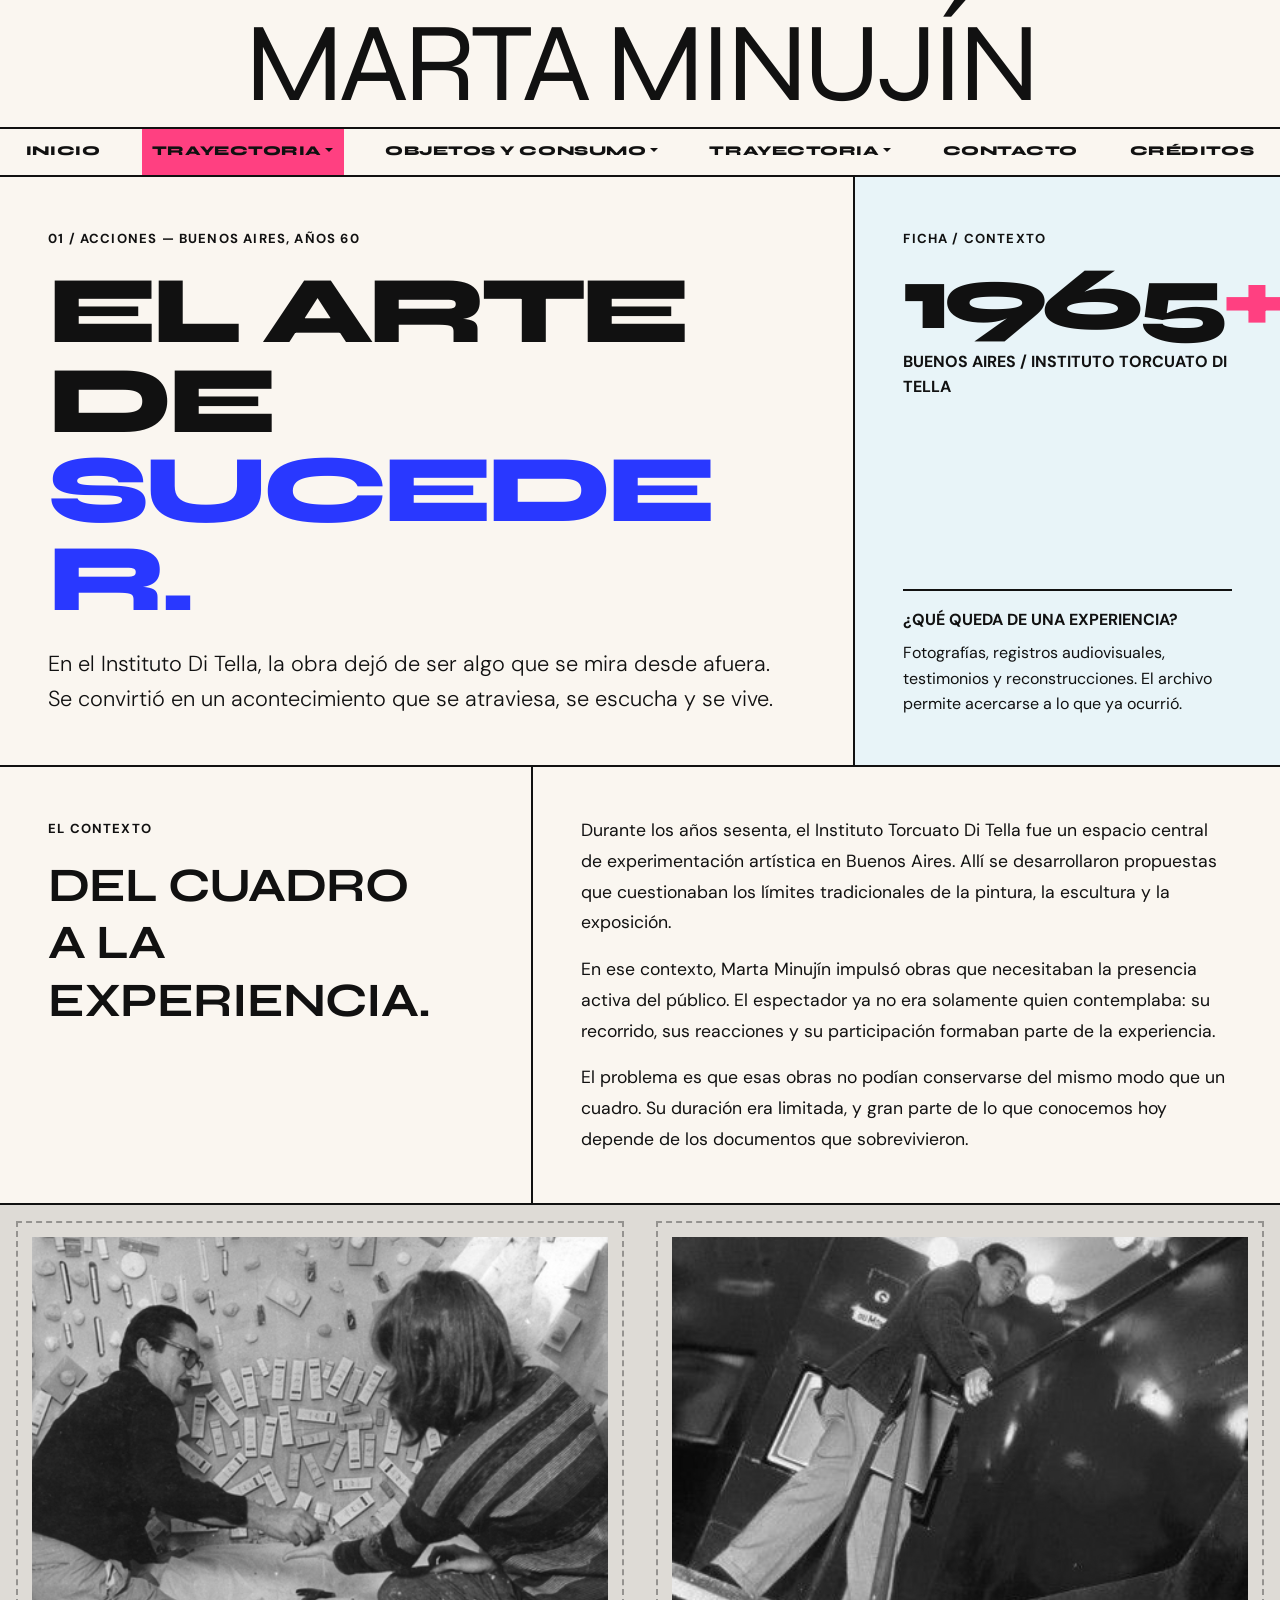
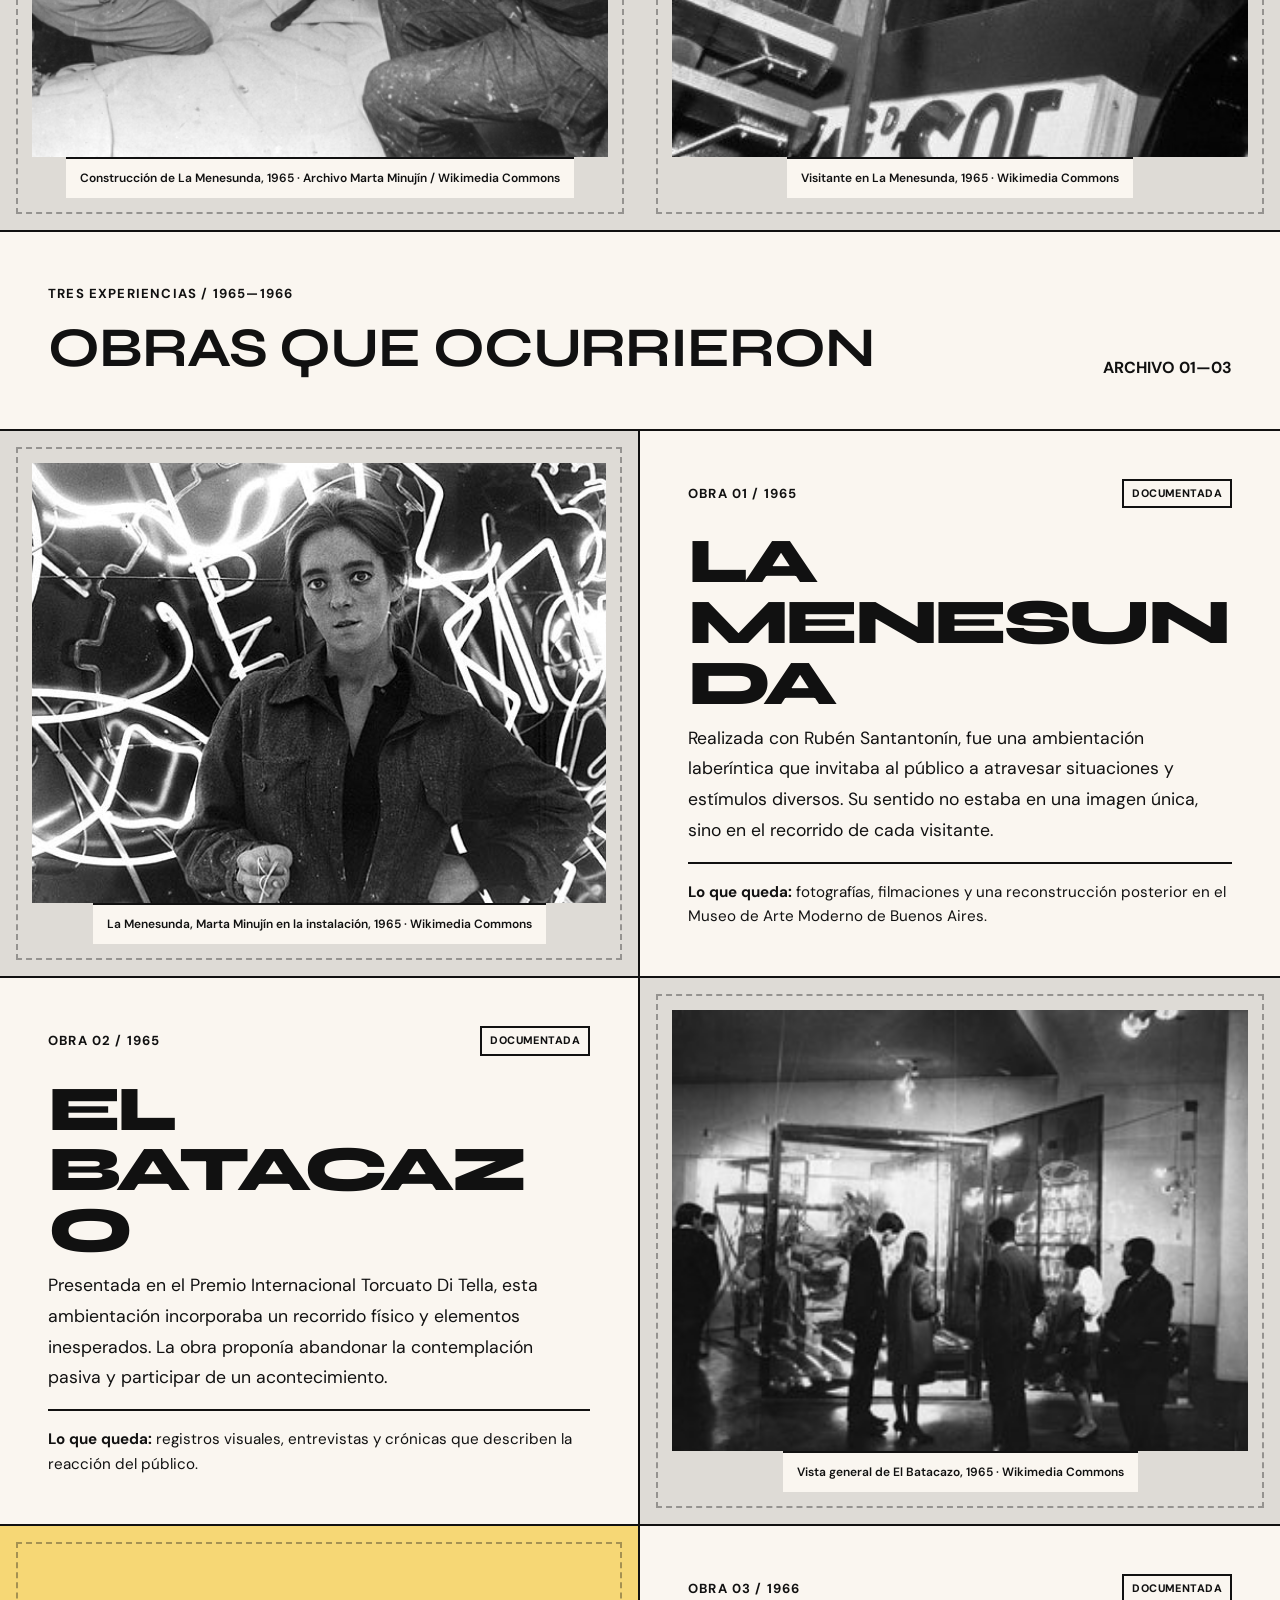
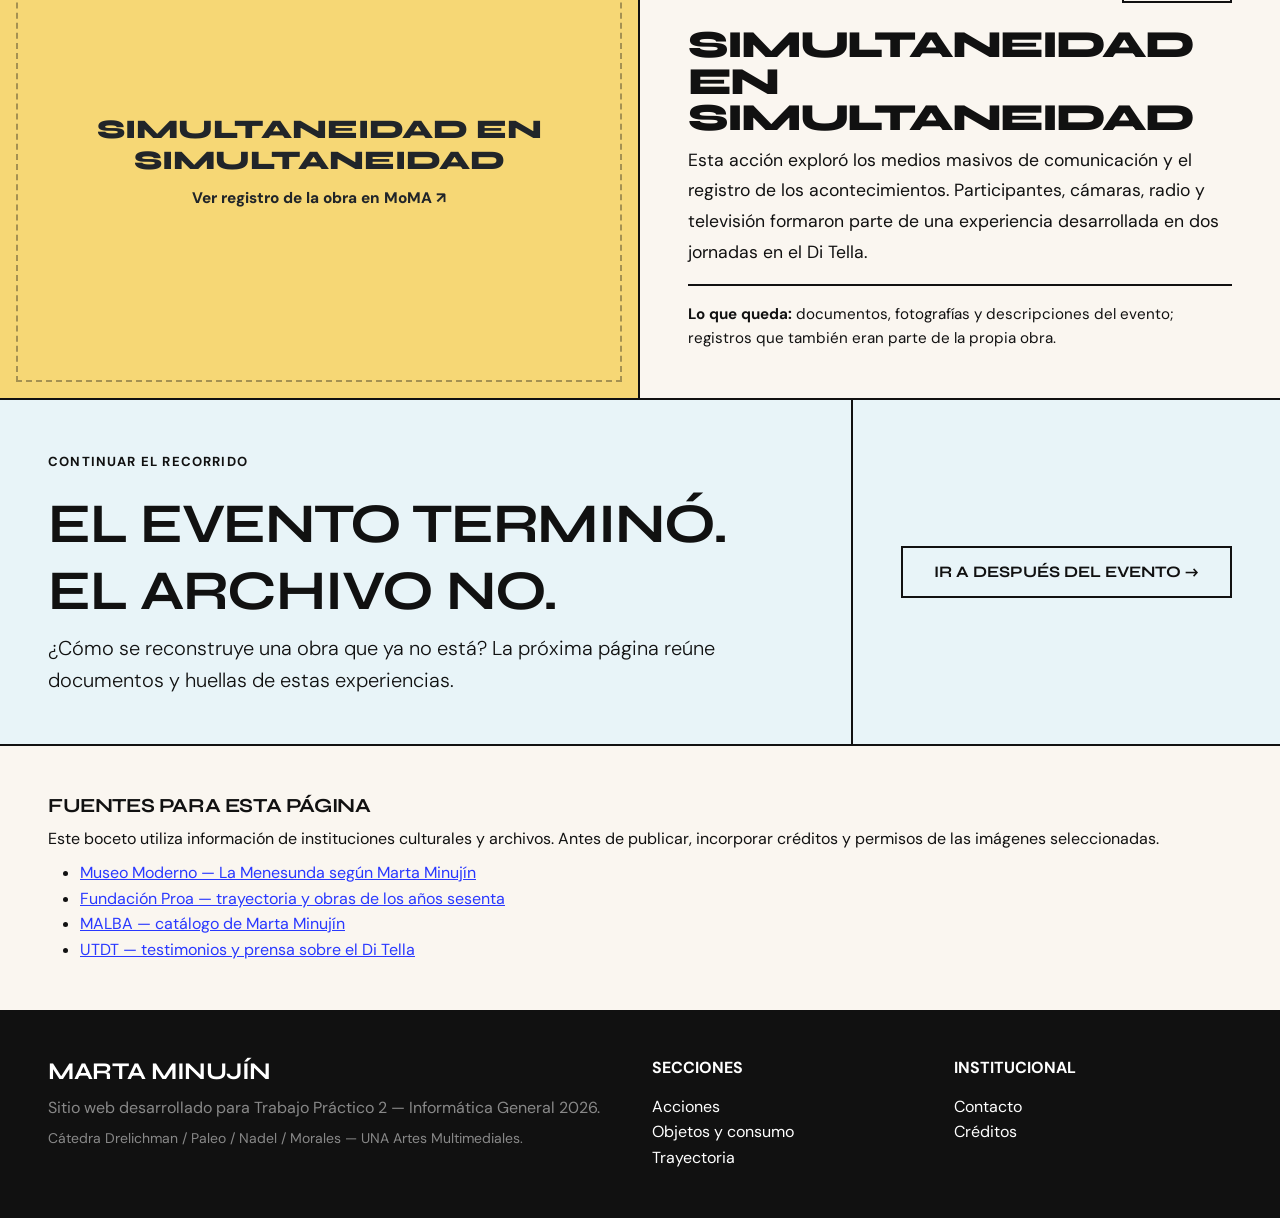
==== trayectoria/index.html @ eda02467 "TRAYECTORIA (Pag. 2) Avancé con la página de biografía y trayectoria de Marta.  Agregamos las seccio" ====
<!DOCTYPE html>
<html lang="es">
<head>
  <meta charset="UTF-8">
  <meta name="viewport" content="width=device-width, initial-scale=1.0">
  <title>Di Tella y el happening | Marta Minujín</title>
  <link href="https://cdn.jsdelivr.net/npm/bootstrap@5.3.3/dist/css/bootstrap.min.css" rel="stylesheet">
  <link rel="preconnect" href="https://fonts.googleapis.com">
  <link rel="preconnect" href="https://fonts.gstatic.com" crossorigin>
  <link href="https://fonts.googleapis.com/css2?family=DM+Sans:wght@400;500;600;700&family=Syne:wght@700;800&display=swap" rel="stylesheet">
  <link rel="stylesheet" href="../css/estilos.css">
  <link rel="stylesheet" href="../css/di-tella.css">
</head>
<body>
  <header class="container-fluid px-0 bg-principal">
    <a class="marca-enlace" href="../index.html" aria-label="Volver al inicio de Marta Minujín"><span class="texto-gigante text-uppercase text-center d-block m-0 py-2 py-md-3">Marta Minujín</span></a>
  </header>
  <nav class="navbar navbar-expand-lg navbar-brutal sticky-top" aria-label="Navegación principal">
    <div class="container-fluid px-0">
      <button class="navbar-toggler ms-auto me-3 my-2 border-2 border-dark rounded-0" type="button" data-bs-toggle="collapse" data-bs-target="#navbarNav" aria-controls="navbarNav" aria-expanded="false" aria-label="Abrir menú"><span class="navbar-toggler-icon"></span></button>
      <div class="collapse navbar-collapse" id="navbarNav">
        <ul class="navbar-nav w-100 d-flex justify-content-around text-center m-0">
          <li class="nav-item"><a class="nav-link nav-brutal-item" href="../index.html">Inicio</a></li>
          <li class="nav-item dropdown"><a class="nav-link dropdown-toggle nav-brutal-item active" href="#" role="button" data-bs-toggle="dropdown" aria-expanded="false">Trayectoria</a><ul class="dropdown-menu dropdown-brutal rounded-0 m-0"><li><a class="dropdown-item" aria-current="page" href="trayectoria/index.html">Biografía y Vanguardia</a></li><li><a class="dropdown-item" href="trayectoria/premios.html">Premios y Cronología</a></li></ul></li>
          <li class="nav-item dropdown"><a class="nav-link dropdown-toggle nav-brutal-item" href="#" role="button" data-bs-toggle="dropdown" aria-expanded="false">Objetos y consumo</a><ul class="dropdown-menu dropdown-brutal rounded-0 m-0"><li><a class="dropdown-item" href="../objetos/pop-mercancia.html">Pop y mercancía</a></li><li><a class="dropdown-item" href="../objetos/intervenir-ciudad.html">Intervenir la ciudad</a></li></ul></li>
          <li class="nav-item dropdown"><a class="nav-link dropdown-toggle nav-brutal-item" href="#" role="button" data-bs-toggle="dropdown" aria-expanded="false">Trayectoria</a><ul class="dropdown-menu dropdown-brutal rounded-0 m-0"><li><a class="dropdown-item" href="../trayectoria/cronologia.html">Cronología</a></li><li><a class="dropdown-item" href="../trayectoria/recepcion.html">Recepción</a></li></ul></li>
          <li class="nav-item"><a class="nav-link nav-brutal-item" href="../contacto.html">Contacto</a></li>
          <li class="nav-item"><a class="nav-link nav-brutal-item" href="../creditos.html">Créditos</a></li>
        </ul>
      </div>
    </div>
  </nav>
  <main>
    <section class="container-fluid px-0 border-bottom-brutal" aria-labelledby="titulo-pagina">
      <div class="row g-0">
        <div class="col-lg-8 p-4 p-md-5 bloque-intro d-flex flex-column justify-content-between">
          <div><span class="etiqueta-seccion">01 / ACCIONES — BUENOS AIRES, AÑOS 60</span><h1 id="titulo-pagina" class="titulo-pagina text-uppercase mt-3 mb-4">EL ARTE<br>DE <span class="titulo-resaltado">SUCEDER.</span></h1></div>
          <p class="lead mb-0 intro-bajada">En el Instituto Di Tella, la obra dejó de ser algo que se mira desde afuera. Se convirtió en un acontecimiento que se atraviesa, se escucha y se vive.</p>
        </div>
        <div class="col-lg-4 panel-archivo p-4 p-md-5 d-flex flex-column justify-content-between">
          <div><span class="etiqueta-seccion">FICHA / CONTEXTO</span><p class="numero-grande mb-0">1965<span class="signo-mas">+</span></p><p class="text-uppercase fw-bold mb-4">Buenos Aires / Instituto Torcuato Di Tella</p></div>
          <div class="linea-panel pt-3"><p class="fw-bold text-uppercase mb-2">¿Qué queda de una experiencia?</p><p class="mb-0">Fotografías, registros audiovisuales, testimonios y reconstrucciones. El archivo permite acercarse a lo que ya ocurrió.</p></div>
        </div>
      </div>
    </section>
    <section class="container-fluid px-0 border-bottom-brutal" aria-labelledby="contexto-titulo">
      <div class="row g-0">
        <div class="col-lg-5 p-4 p-md-5 border-end-lg-brutal"><span class="etiqueta-seccion">EL CONTEXTO</span><h2 id="contexto-titulo" class="display-5 fw-bold text-uppercase mt-3 mb-0">DEL CUADRO<br>A LA<br>EXPERIENCIA.</h2></div>
        <div class="col-lg-7 p-4 p-md-5 texto-editorial"><p>Durante los años sesenta, el Instituto Torcuato Di Tella fue un espacio central de experimentación artística en Buenos Aires. Allí se desarrollaron propuestas que cuestionaban los límites tradicionales de la pintura, la escultura y la exposición.</p><p>En ese contexto, Marta Minujín impulsó obras que necesitaban la presencia activa del público. El espectador ya no era solamente quien contemplaba: su recorrido, sus reacciones y su participación formaban parte de la experiencia.</p><p class="mb-0">El problema es que esas obras no podían conservarse del mismo modo que un cuadro. Su duración era limitada, y gran parte de lo que conocemos hoy depende de los documentos que sobrevivieron.</p></div>
      </div>
    </section>
<div class="row g-0 border-bottom-brutal"><div class="col-md-6"><figure class="marco-imagen mb-0"><img class="foto-archivo" src="../img/trayectoria/construyendo-menesunda-1965.jpg" alt="Marta Minujín y Rubén Santantonín construyendo La Menesunda en 1965" loading="lazy"><figcaption class="pie-foto">Construcción de La Menesunda, 1965 · Archivo Marta Minujín / Wikimedia Commons</figcaption></figure></div><div class="col-md-6"><figure class="marco-imagen mb-0"><img class="foto-archivo" src="../img/trayectoria/visitante-menesunda-1965.jpg" alt="Un visitante recorriendo La Menesunda en 1965" loading="lazy"><figcaption class="pie-foto">Visitante en La Menesunda, 1965 · Wikimedia Commons</figcaption></figure></div></div>
    <section class="container-fluid px-0" aria-labelledby="obras-titulo">
      <div class="p-4 p-md-5 border-bottom-brutal d-flex flex-wrap align-items-end justify-content-between gap-3"><div><span class="etiqueta-seccion">TRES EXPERIENCIAS / 1965—1966</span><h2 id="obras-titulo" class="display-4 fw-bold text-uppercase mb-0 mt-2">OBRAS QUE OCURRIERON</h2></div><span class="fw-bold text-uppercase">ARCHIVO 01—03</span></div>
      <article class="row g-0 border-bottom-brutal" aria-labelledby="menesunda-titulo"><div class="col-lg-6 border-end-lg-brutal"><figure class="marco-imagen imagen-menesunda mb-0"><img src="../img/trayectoria/menesunda-1965.jpg" alt="La Menesunda, Marta Minujín en la instalación, 1965" loading="lazy" class="foto-archivo"><figcaption class="pie-foto">La Menesunda, Marta Minujín en la instalación, 1965 · Wikimedia Commons</figcaption></figure></div><div class="col-lg-6 p-4 p-md-5 d-flex flex-column justify-content-between"><div><div class="d-flex justify-content-between align-items-center gap-2"><span class="etiqueta-seccion">OBRA 01 / 1965</span><span class="estado-obra">DOCUMENTADA</span></div><h3 id="menesunda-titulo" class="titulo-obra text-uppercase mt-4">LA<br>MENESUNDA</h3><p class="texto-editorial">Realizada con Rubén Santantonín, fue una ambientación laberíntica que invitaba al público a atravesar situaciones y estímulos diversos. Su sentido no estaba en una imagen única, sino en el recorrido de cada visitante.</p></div><p class="nota-archivo mb-0"><strong>Lo que queda:</strong> fotografías, filmaciones y una reconstrucción posterior en el Museo de Arte Moderno de Buenos Aires.</p></div></article>
      <article class="row g-0 border-bottom-brutal" aria-labelledby="batacazo-titulo"><div class="col-lg-6 order-lg-2"><figure class="marco-imagen imagen-batacazo mb-0"><img src="../img/trayectoria/batacazo-1965.jpg" alt="Vista general de El Batacazo, 1965" loading="lazy" class="foto-archivo"><figcaption class="pie-foto">Vista general de El Batacazo, 1965 · Wikimedia Commons</figcaption></figure></div><div class="col-lg-6 order-lg-1 p-4 p-md-5 d-flex flex-column justify-content-between border-end-lg-brutal"><div><div class="d-flex justify-content-between align-items-center gap-2"><span class="etiqueta-seccion">OBRA 02 / 1965</span><span class="estado-obra">DOCUMENTADA</span></div><h3 id="batacazo-titulo" class="titulo-obra text-uppercase mt-4">EL<br>BATACAZO</h3><p class="texto-editorial">Presentada en el Premio Internacional Torcuato Di Tella, esta ambientación incorporaba un recorrido físico y elementos inesperados. La obra proponía abandonar la contemplación pasiva y participar de un acontecimiento.</p></div><p class="nota-archivo mb-0"><strong>Lo que queda:</strong> registros visuales, entrevistas y crónicas que describen la reacción del público.</p></div></article>
      <article class="row g-0 border-bottom-brutal" aria-labelledby="simultaneidad-titulo"><div class="col-lg-6 border-end-lg-brutal"><a class="marco-imagen imagen-simultaneidad text-decoration-none text-dark" href="https://www.moma.org/collection/works/188580" target="_blank" rel="noopener noreferrer" aria-label="Ver Simultaneidad en simultaneidad en la colección del MoMA"><span class="placeholder-indicacion">SIMULTANEIDAD EN SIMULTANEIDAD<br><small>Ver registro de la obra en MoMA ↗</small></span></a></div><div class="col-lg-6 p-4 p-md-5 d-flex flex-column justify-content-between"><div><div class="d-flex justify-content-between align-items-center gap-2"><span class="etiqueta-seccion">OBRA 03 / 1966</span><span class="estado-obra">DOCUMENTADA</span></div><h3 id="simultaneidad-titulo" class="titulo-obra titulo-obra-largo text-uppercase mt-4">SIMULTANEIDAD<br>EN SIMULTANEIDAD</h3><p class="texto-editorial">Esta acción exploró los medios masivos de comunicación y el registro de los acontecimientos. Participantes, cámaras, radio y televisión formaron parte de una experiencia desarrollada en dos jornadas en el Di Tella.</p></div><p class="nota-archivo mb-0"><strong>Lo que queda:</strong> documentos, fotografías y descripciones del evento; registros que también eran parte de la propia obra.</p></div></article>
    </section>
    <section class="container-fluid px-0 border-bottom-brutal cierre-seccion"><div class="row g-0"><div class="col-lg-8 p-4 p-md-5 border-end-lg-brutal"><span class="etiqueta-seccion">CONTINUAR EL RECORRIDO</span><h2 class="display-4 text-uppercase fw-bold mt-3">EL EVENTO TERMINÓ.<br>EL ARCHIVO NO.</h2><p class="lead mb-0">¿Cómo se reconstruye una obra que ya no está? La próxima página reúne documentos y huellas de estas experiencias.</p></div><div class="col-lg-4 p-4 p-md-5 d-flex align-items-center justify-content-center"><a class="btn btn-brutal w-100" href="despues-del-evento.html">Ir a Después del evento →</a></div></div></section>
    <section class="container-fluid p-4 p-md-5 fuentes-seccion" aria-labelledby="fuentes-titulo"><h2 id="fuentes-titulo" class="h5 text-uppercase fw-bold">Fuentes para esta página</h2><p class="mb-2">Este boceto utiliza información de instituciones culturales y archivos. Antes de publicar, incorporar créditos y permisos de las imágenes seleccionadas.</p><ul class="mb-0"><li><a href="https://museomoderno.org/exposiciones/la-menesunda-segun-marta-minujin/" target="_blank" rel="noopener noreferrer">Museo Moderno — La Menesunda según Marta Minujín</a></li><li><a href="https://www.proa.org/eng/prensa-nota.php?id=795" target="_blank" rel="noopener noreferrer">Fundación Proa — trayectoria y obras de los años sesenta</a></li><li><a href="https://malba.org.ar/wp-content/uploads/2026/04/Catalogo-Minujin.pdf" target="_blank" rel="noopener noreferrer">MALBA — catálogo de Marta Minujín</a></li><li><a href="https://www.utdt.edu/ver_nota_prensa.php?id_item_menu=6&id_nota_prensa=19555" target="_blank" rel="noopener noreferrer">UTDT — testimonios y prensa sobre el Di Tella</a></li></ul></section>
  </main>
  <footer class="container-fluid bg-footer text-white py-5 px-4 px-md-5"><div class="row gy-4"><div class="col-md-6"><h4 class="fw-bold text-uppercase mb-2">Marta Minujín</h4><p class="text-white-50 mb-1">Sitio web desarrollado para Trabajo Práctico 2 — Informática General 2026.</p><small class="text-white-50">Cátedra Drelichman / Paleo / Nadel / Morales — UNA Artes Multimediales.</small></div><div class="col-md-3"><h6 class="text-uppercase fw-bold mb-3">Secciones</h6><ul class="list-unstyled mb-0"><li><a class="footer-link" href="di-tella.html">Acciones</a></li><li><a class="footer-link" href="../objetos/pop-mercancia.html">Objetos y consumo</a></li><li><a class="footer-link" href="../trayectoria/cronologia.html">Trayectoria</a></li></ul></div><div class="col-md-3"><h6 class="text-uppercase fw-bold mb-3">Institucional</h6><ul class="list-unstyled mb-0"><li><a class="footer-link" href="../contacto.html">Contacto</a></li><li><a class="footer-link" href="../creditos.html">Créditos</a></li></ul></div></div></footer>
  <script src="https://cdn.jsdelivr.net/npm/bootstrap@5.3.3/dist/js/bootstrap.bundle.min.js"></script></body>
</html>
---- css/estilos.css ----
/* ==========================================================================
   VARIABLES GLOBALES (EDITAR AQUÍ CUANDO DEFINAN LA PALETA DEFINITIVA)
   ========================================================================== */
:root {
  --bg-principal: #FAF6F0;       /* Fondo general */
  --bg-secundario: #E8F4F8;      /* Fondo para bloques destacados / alternados */
  --texto-negro: #111111;        /* Tipografía principal y bordes */
  --acento-primario: #2938FF;    /* Color interactivo / hover */
  --acento-secundario: #FF4081;  /* Color de acento / etiquetas */

  --fuente-titulos: 'Syne', sans-serif;
  --fuente-cuerpo: 'DM Sans', sans-serif;
  --grosor-borde: 2px;
}

/* ==========================================================================
   ESTILOS BASE Y TIPOGRAFÍA
   ========================================================================== */
body {
  background-color: var(--bg-principal);
  color: var(--texto-negro);
  font-family: var(--fuente-cuerpo);
  line-height: 1.6;
}

h1, h2, h3, h4, .navbar-brand, .nav-brutal-item {
  font-family: var(--fuente-titulos);
  font-weight: 800;
  letter-spacing: -0.02em;
}

.bg-principal {
  background-color: var(--bg-principal);
}

.bg-bloque-destacado {
  background-color: var(--bg-secundario);
}

/* ==========================================================================
   HERO ESTILO SEBASTIÁN CURI
   ========================================================================== */
.texto-gigante {
  font-family: var(--fuente-titulos);
  font-size: calc(6.5vw + 1.8rem);
  line-height: 0.85;
  letter-spacing: -0.04em;
  color: var(--texto-negro);
  border-bottom: var(--grosor-borde) solid var(--texto-negro);
}

.hero-obra-contenedor {
  border-bottom: var(--grosor-borde) solid var(--texto-negro);
  overflow: hidden;
}

.hero-imagen {
  height: 65vh;
  object-fit: cover;
  display: block;
}

/* ==========================================================================
   NAVEGACIÓN STICKY BRUTALISTA
   ========================================================================== */
.navbar-brutal {
  background-color: var(--bg-principal);
  border-bottom: var(--grosor-borde) solid var(--texto-negro);
  padding: 0;
}

.nav-brutal-item {
  font-size: 1.05rem;
  letter-spacing: 0.04em;
  text-transform: uppercase;
  color: var(--texto-negro) !important;
  padding: 0.85rem 1.25rem !important;
  transition: background-color 0.2s ease, color 0.2s ease;
}

.nav-brutal-item:hover,
.nav-brutal-item.active {
  background-color: var(--acento-secundario);
  color: var(--texto-negro) !important;
}

.dropdown-brutal {
  background-color: var(--bg-principal);
  border: var(--grosor-borde) solid var(--texto-negro);
  padding: 0;
}

.dropdown-brutal .dropdown-item {
  font-family: var(--fuente-cuerpo);
  font-weight: 600;
  color: var(--texto-negro);
  padding: 0.65rem 1rem;
  border-bottom: 1px solid var(--texto-negro);
}

.dropdown-brutal li:last-child .dropdown-item {
  border-bottom: none;
}

.dropdown-brutal .dropdown-item:hover {
  background-color: var(--acento-primario);
  color: #FFFFFF;
}

/* ==========================================================================
   GRILLAS, BORDES E IMÁGENES DE SECCIÓN
   ========================================================================== */
.border-bottom-brutal {
  border-bottom: var(--grosor-borde) solid var(--texto-negro);
}

.border-bottom-sm-brutal {
  border-bottom: var(--grosor-borde) solid var(--texto-negro);
}

.img-modulo {
  height: 280px;
  object-fit: cover;
  border-bottom: var(--grosor-borde) solid var(--texto-negro);
}

.img-destacada {
  height: 450px;
  object-fit: cover;
}

/* ==========================================================================
   BOTONES Y FOOTER
   ========================================================================== */
.btn-brutal {
  background-color: transparent;
  color: var(--texto-negro);
  border: var(--grosor-borde) solid var(--texto-negro);
  border-radius: 0;
  font-family: var(--fuente-titulos);
  font-weight: 700;
  text-transform: uppercase;
  padding: 0.75rem 1.25rem;
  transition: background-color 0.2s ease, color 0.2s ease;
}

.btn-brutal:hover {
  background-color: var(--texto-negro);
  color: var(--bg-principal);
}

.bg-footer {
  background-color: var(--texto-negro);
}

.footer-link {
  color: #FFFFFF;
  text-decoration: none;
  border-bottom: 1px solid transparent;
  transition: border-color 0.2s ease;
}

.footer-link:hover {
  border-bottom-color: var(--acento-secundario);
}

/* ==========================================================================
   TRAYECTORIA/INDEX.HTML
   ========================================================================== */

.marca-enlace { 
  text-decoration: none; 
  display: block; 
}

.etiqueta-seccion { 
  font-family: var(--fuente-cuerpo); 
  font-weight: 700; 
  font-size: .82rem; 
  letter-spacing: .09em; 
  text-transform: uppercase; 
}

.bloque-intro { 
  min-height: 480px; 
}

.titulo-pagina { 
  font-size: clamp(3.5rem, 7.5vw, 8rem); 
  line-height: .93; 
  letter-spacing: -.055em; 
  overflow-wrap: anywhere; 
}

.titulo-resaltado { 
  color: var(--acento-primario); 
}

.intro-bajada { 
  max-width: 750px; 
  font-size: clamp(1.15rem, 1.7vw, 1.5rem); 
}

.panel-archivo { 
  background: var(--bg-secundario); 
  border-left: var(--grosor-borde) solid var(--texto-negro); 
}

.numero-grande { 
  font-family: var(--fuente-titulos); 
  font-weight: 800; font-size: clamp(4rem, 7vw, 7.5rem); 
  line-height: 1.1; 
  letter-spacing: -.07em; 
}

.signo-mas { 
  color: var(--acento-secundario); 
}

.linea-panel { 
  border-top: var(--grosor-borde) solid var(--texto-negro); 
}

.texto-editorial { 
  font-size: 1.1rem; line-height: 1.75; 
}

.texto-editorial p { 
  max-width: 800px; 
}

.marco-imagen { 
  min-height: 460px; 
  height: 100%; display: flex; 
  align-items: center; 
  justify-content: center; 
  padding: 2rem; 
  position: relative; 
  overflow: hidden; 
}

.marco-imagen::before { 
  content: ''; 
  position: absolute; 
  inset: 16px; 
  border: 2px dashed rgba(17,17,17,.35); 
}

.imagen-menesunda { 
  background: #f9b5d1; 
}

.imagen-batacazo { 
  background: #a8b1ff; 
}

.imagen-simultaneidad { 
  background: #f6d775; 
}

.placeholder-indicacion { 
  font-family: var(--fuente-titulos); 
  font-weight: 800; 
  font-size: clamp(1.5rem, 3vw, 2.7rem); 
  line-height: 1.15; 
  text-align: center; 
  position: relative; 
  max-width: 90%; 
}

.titulo-obra { 
  font-size: clamp(3rem, 5vw, 5.5rem); 
  line-height: .95; 
  letter-spacing: -.055em; 
  overflow-wrap: anywhere; 
}

.titulo-obra-largo { 
  font-size: clamp(2.2rem, 3.5vw, 4rem); 
}

.estado-obra { 
  border: 2px solid var(--texto-negro); 
  padding: .25rem .5rem; 
  font-size: .68rem; 
  font-weight: 800; 
  letter-spacing: .04em; 
}

.nota-archivo { 
  padding-top: 1rem; 
  border-top: 2px solid var(--texto-negro); 
  font-size: .95rem; 
}

.cierre-seccion { 
  background: var(--bg-secundario); 
}

.fuentes-seccion { 
  background: var(--bg-principal); 
}

.fuentes-seccion a { 
  color: var(--acento-primario); 
}

.foto-archivo{
  width:100%;
  height:100%;
  min-height:330px;
  max-height:520px;
  object-fit:cover;
  display:block;
  filter:grayscale(100%);
}

figure.marco-imagen{
  position:relative;
  display:flex;
  flex-direction:column;
  min-height:380px;
  background:#dedbd6;
}

figure.marco-imagen .foto-archivo{
  flex:1;
  min-height:350px;
}

.pie-foto{
  padding:10px 14px;
  font-size:.75rem;
  background:var(--bg-principal);
  border-top:2px solid var(--texto-negro);
  font-weight:600;
}

@media (max-width: 991.98px) { 
  .panel-archivo { border-left: 0; border-top: 2px solid var(--texto-negro); } .bloque-intro { min-height: 0; gap: 2rem; } .marco-imagen { min-height: 320px; } 
}

@media (max-width: 575.98px) { 
  .titulo-pagina { font-size: clamp(2.9rem, 12vw, 4.4rem); } .titulo-obra { font-size: clamp(2.5rem, 11vw, 4rem); } .titulo-obra-largo { font-size: clamp(2rem, 8vw, 3rem); } 
}

.navbar-brutal .navbar-nav { 
  flex-wrap: wrap; 
}

.navbar-brutal .nav-brutal-item {
  font-size: clamp(.73rem, 1.05vw, 1.05rem);
  padding: .75rem clamp(.35rem, .8vw, 1rem) !important;
  white-space: normal;
}

.navbar-brutal .nav-item { 
  min-width: 0; 
}

.imagen-simultaneidad .placeholder-indicacion {
  display: block;
  width: 100%;
  max-width: 100%;
  padding: 0 1rem;
  font-size: clamp(1.05rem, 2.1vw, 2rem);
  overflow-wrap: anywhere;
  hyphens: auto;
}

.imagen-simultaneidad .placeholder-indicacion small {
  display: block;
  margin-top: .75rem;
  font-family: var(--fuente-cuerpo);
  font-size: clamp(.8rem, 1.2vw, 1rem);
  line-height: 1.4;
}

.titulo-obra-largo { 
  font-size: clamp(1.65rem, 3vw, 3.3rem); 
}

@media (max-width: 991.98px) {
  .navbar-brutal .nav-brutal-item { font-size: 1rem; padding: .85rem 1.25rem !important; }
}

/* ==========================================================================
   MEDIA QUERIES (MOBILE FIRST - AL FINAL DEL ARCHIVO)
   ========================================================================== */
@media (min-width: 768px) {
  .border-end-md-brutal {
    border-right: var(--grosor-borde) solid var(--texto-negro);
  }

  .border-bottom-sm-brutal {
    border-bottom: none;
  }
}

@media (min-width: 992px) {
  .border-end-lg-brutal {
    border-right: var(--grosor-borde) solid var(--texto-negro);
  }
}
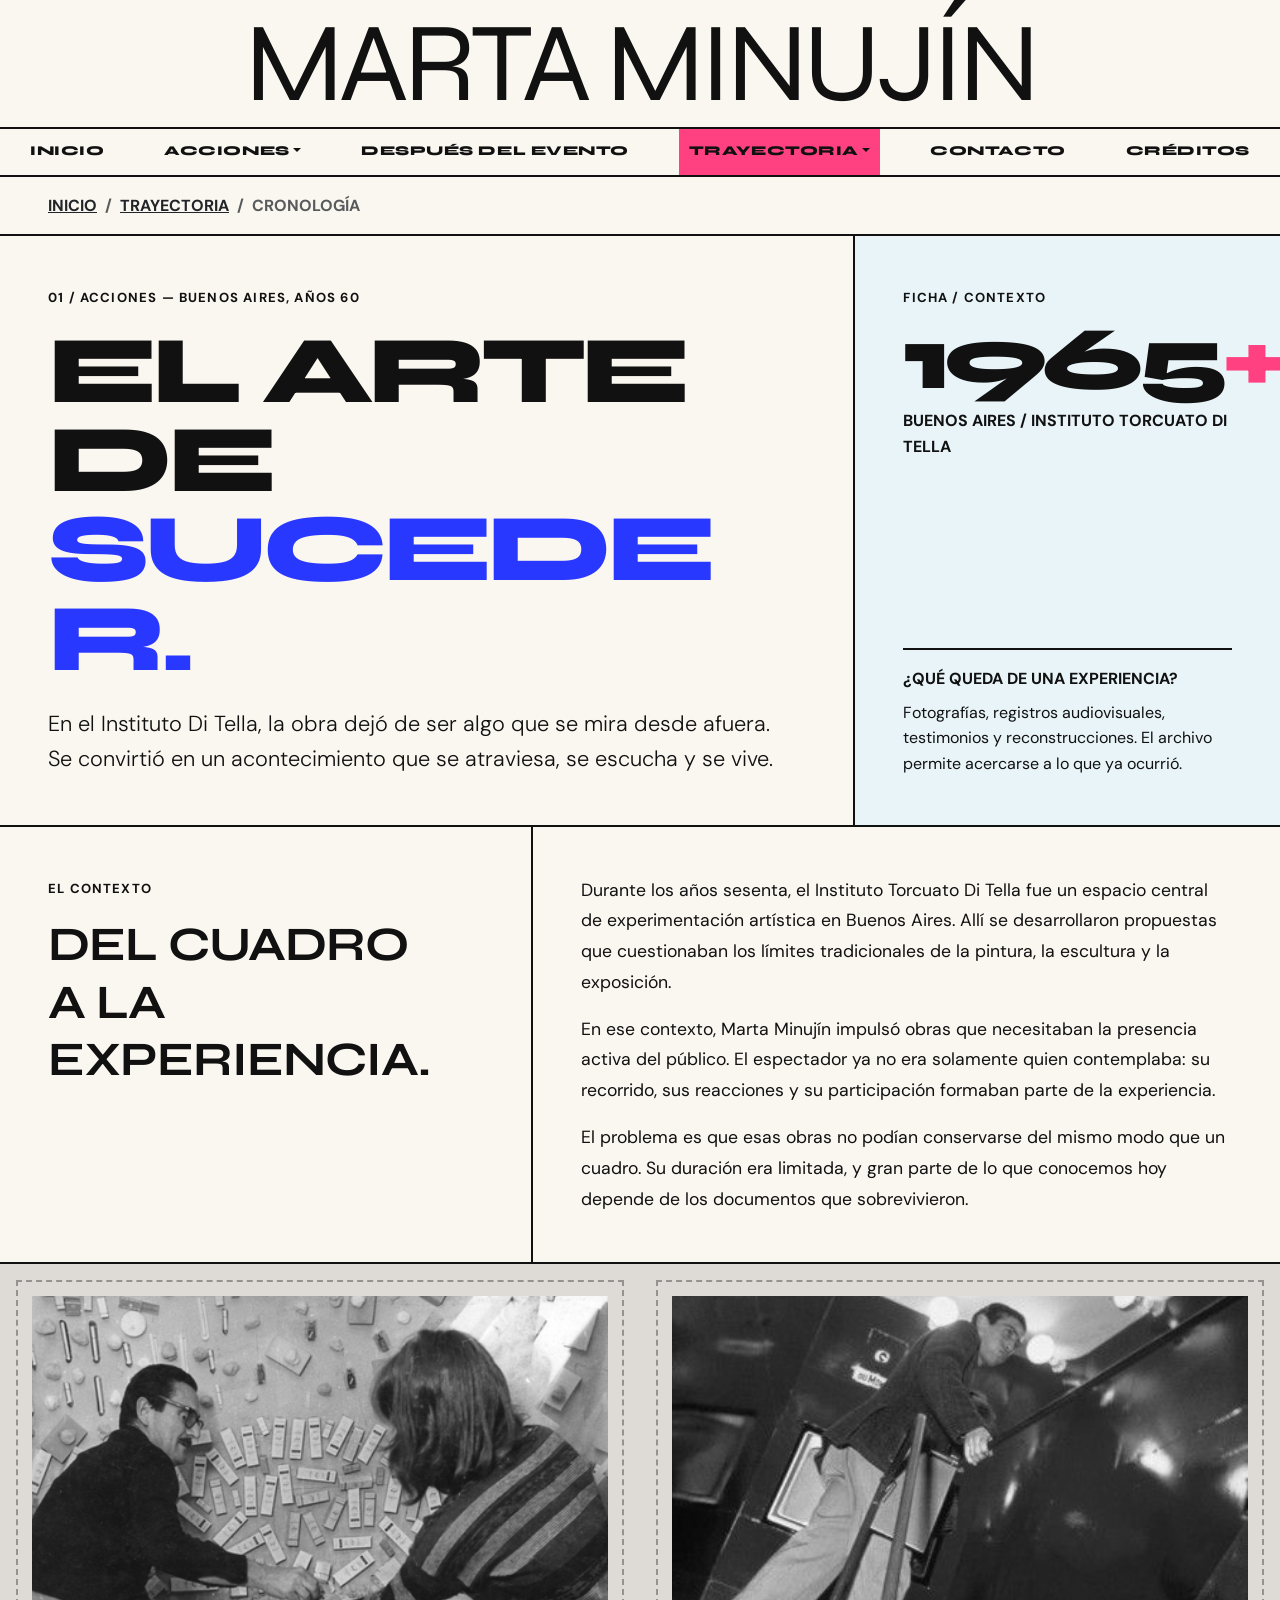
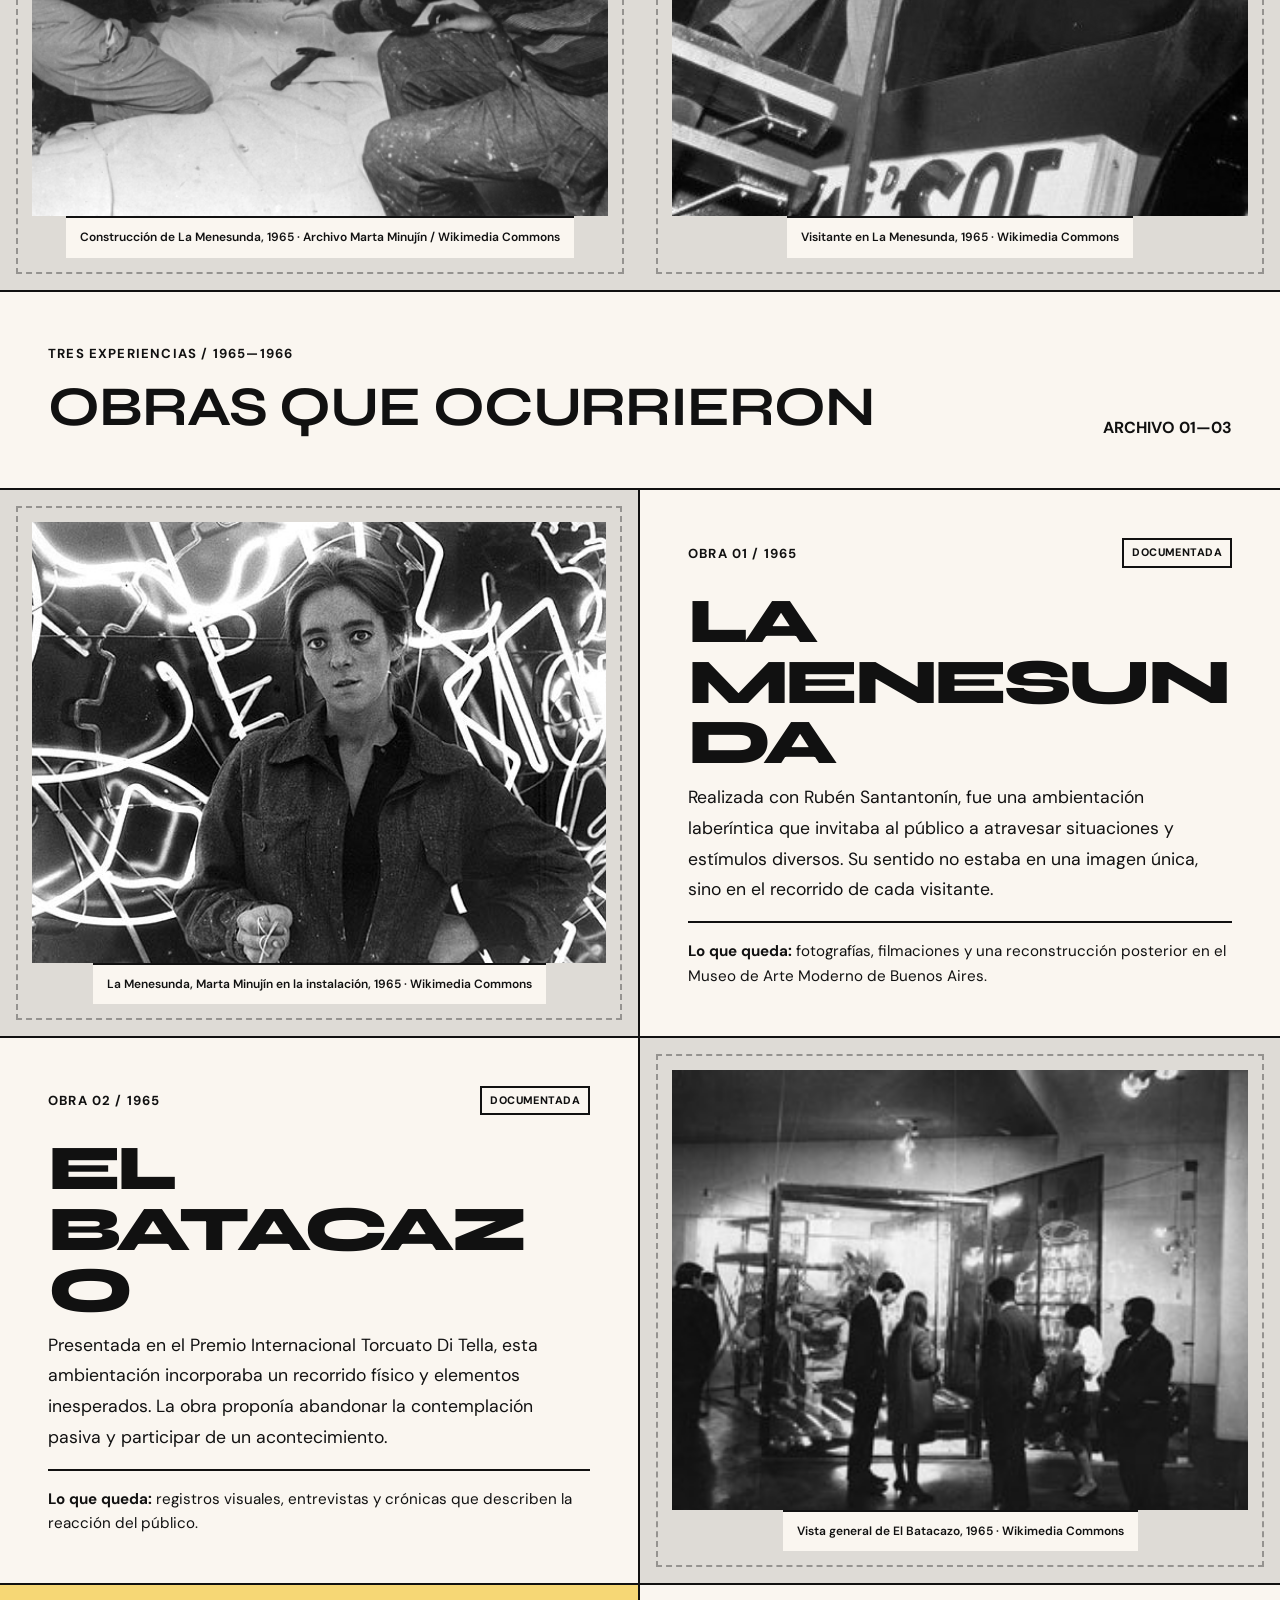
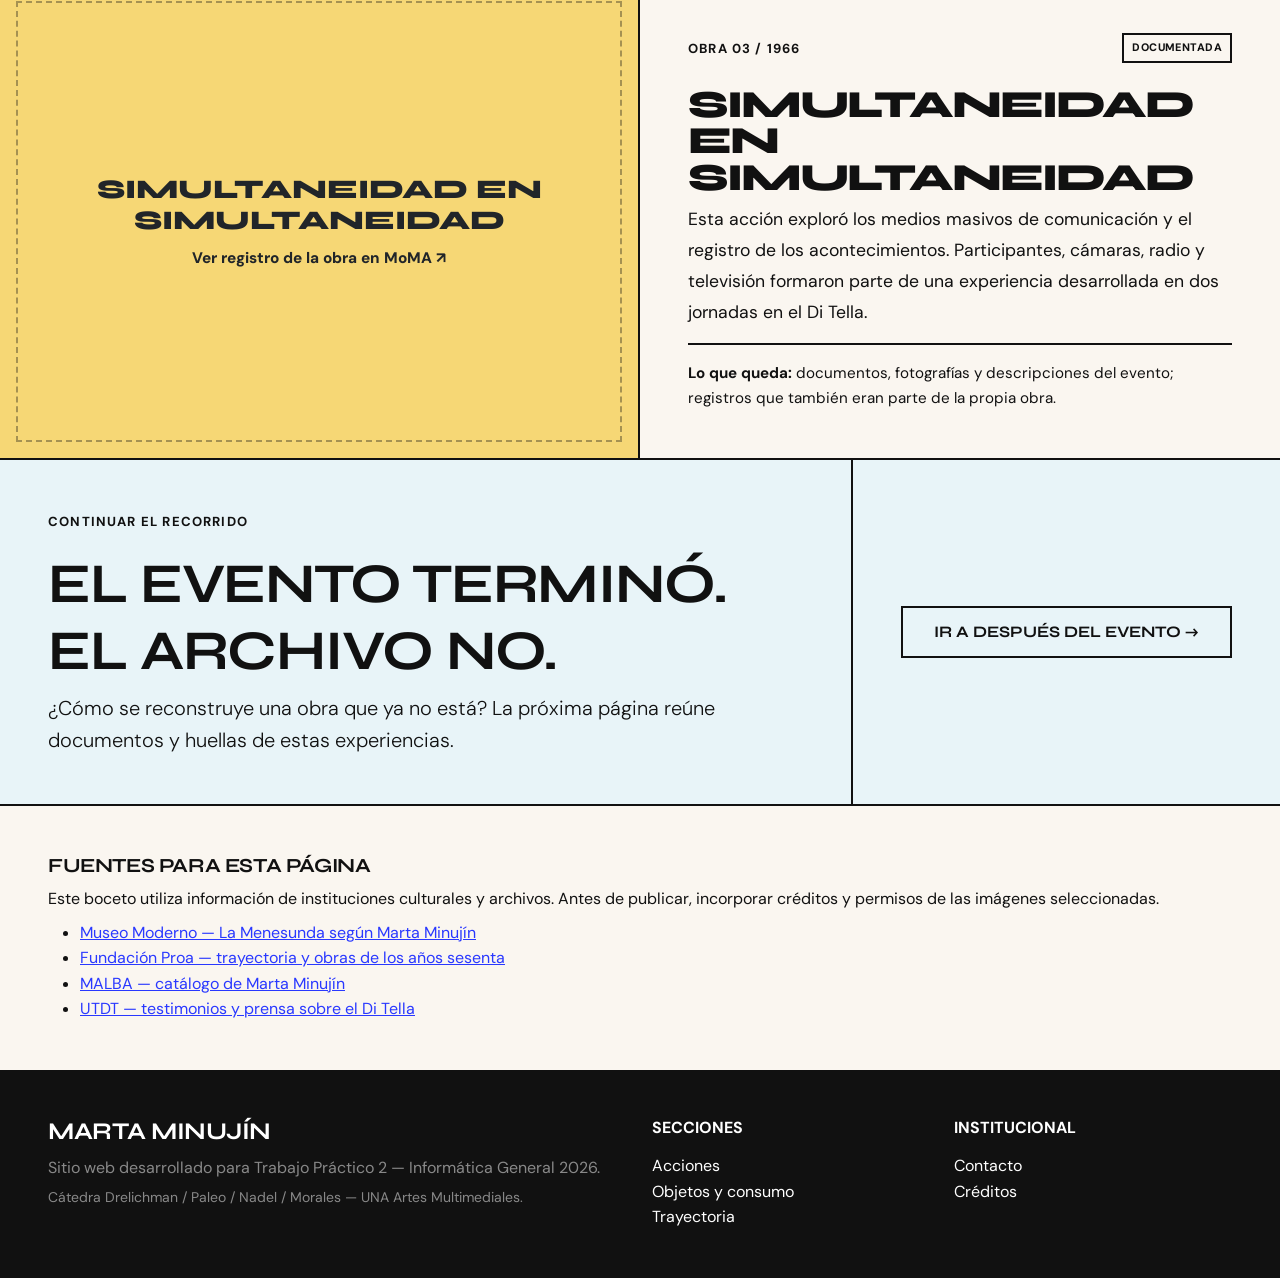
==== commit fbfcb0c1: "Corrección estructura navegación Corrección de la estructura del contenido de la página y del menú d" ====
--- a/trayectoria/index.html
+++ b/trayectoria/index.html
@@ -3,7 +3,7 @@
 <head>
   <meta charset="UTF-8">
   <meta name="viewport" content="width=device-width, initial-scale=1.0">
-  <title>Di Tella y el happening | Marta Minujín</title>
+  <title>Trayectoria | Marta Minujín</title>
   <link href="https://cdn.jsdelivr.net/npm/bootstrap@5.3.3/dist/css/bootstrap.min.css" rel="stylesheet">
   <link rel="preconnect" href="https://fonts.googleapis.com">
   <link rel="preconnect" href="https://fonts.gstatic.com" crossorigin>
@@ -17,18 +17,49 @@
   </header>
   <nav class="navbar navbar-expand-lg navbar-brutal sticky-top" aria-label="Navegación principal">
     <div class="container-fluid px-0">
-      <button class="navbar-toggler ms-auto me-3 my-2 border-2 border-dark rounded-0" type="button" data-bs-toggle="collapse" data-bs-target="#navbarNav" aria-controls="navbarNav" aria-expanded="false" aria-label="Abrir menú"><span class="navbar-toggler-icon"></span></button>
+      <button class="navbar-toggler ms-auto me-3 my-2 border-2 border-dark rounded-0" type="button" data-bs-toggle="collapse" data-bs-target="#navbarNav" aria-controls="navbarNav" aria-expanded="false" aria-label="Abrir menú">
+        <span class="navbar-toggler-icon"></span>
+      </button>
       <div class="collapse navbar-collapse" id="navbarNav">
         <ul class="navbar-nav w-100 d-flex justify-content-around text-center m-0">
-          <li class="nav-item"><a class="nav-link nav-brutal-item" href="../index.html">Inicio</a></li>
-          <li class="nav-item dropdown"><a class="nav-link dropdown-toggle nav-brutal-item active" href="#" role="button" data-bs-toggle="dropdown" aria-expanded="false">Trayectoria</a><ul class="dropdown-menu dropdown-brutal rounded-0 m-0"><li><a class="dropdown-item" aria-current="page" href="trayectoria/index.html">Biografía y Vanguardia</a></li><li><a class="dropdown-item" href="trayectoria/premios.html">Premios y Cronología</a></li></ul></li>
-          <li class="nav-item dropdown"><a class="nav-link dropdown-toggle nav-brutal-item" href="#" role="button" data-bs-toggle="dropdown" aria-expanded="false">Objetos y consumo</a><ul class="dropdown-menu dropdown-brutal rounded-0 m-0"><li><a class="dropdown-item" href="../objetos/pop-mercancia.html">Pop y mercancía</a></li><li><a class="dropdown-item" href="../objetos/intervenir-ciudad.html">Intervenir la ciudad</a></li></ul></li>
-          <li class="nav-item dropdown"><a class="nav-link dropdown-toggle nav-brutal-item" href="#" role="button" data-bs-toggle="dropdown" aria-expanded="false">Trayectoria</a><ul class="dropdown-menu dropdown-brutal rounded-0 m-0"><li><a class="dropdown-item" href="../trayectoria/cronologia.html">Cronología</a></li><li><a class="dropdown-item" href="../trayectoria/recepcion.html">Recepción</a></li></ul></li>
-          <li class="nav-item"><a class="nav-link nav-brutal-item" href="../contacto.html">Contacto</a></li>
-          <li class="nav-item"><a class="nav-link nav-brutal-item" href="../creditos.html">Créditos</a></li>
+          <li class="nav-item">
+            <a class="nav-link nav-brutal-item" href="../index.html">Inicio</a>
+          </li>
+          <li class="nav-item dropdown">
+            <a class="nav-link dropdown-toggle nav-brutal-item" href="#" role="button" data-bs-toggle="dropdown" aria-expanded="false">Acciones</a>
+            <ul class="dropdown-menu dropdown-brutal rounded-0 m-0">
+              <li><a class="dropdown-item" href="../acciones/di-tella.html">Di Tella y el happening</a></li>
+              <li><a class="dropdown-item" href="../acciones/intervenir-ciudad.html">Intervenir la ciudad</a></li>
+              <li><a class="dropdown-item" href="../acciones/otros-escenarios.html">Otros escenarios</a></li>
+            </ul>
+          </li>
+          <li class="nav-item">
+            <a class="nav-link nav-brutal-item" href="../despues-del-evento.html">Después del evento</a>
+          </li>
+          <li class="nav-item dropdown">
+            <a class="nav-link dropdown-toggle nav-brutal-item active" href="#" role="button" data-bs-toggle="dropdown" aria-expanded="false">Trayectoria</a>
+            <ul class="dropdown-menu dropdown-brutal rounded-0 m-0">
+              <li><a class="dropdown-item" href="cronologia.html" aria-current="page">Cronología</a></li>
+              <li><a class="dropdown-item" href="recepcion.html">Reconocimiento y recepción</a></li>
+            </ul>
+          </li>
+          <li class="nav-item">
+            <a class="nav-link nav-brutal-item" href="../contacto.html">Contacto</a>
+          </li>
+          <li class="nav-item">
+            <a class="nav-link nav-brutal-item" href="../creditos.html">Créditos</a>
+          </li>
         </ul>
       </div>
     </div>
+  </nav>
+
+  <nav aria-label="breadcrumb" class="border-bottom-brutal px-3 px-md-5 py-3">
+    <ol class="breadcrumb m-0 text-uppercase fw-bold small">
+      <li class="breadcrumb-item"><a href="../index.html" class="text-dark">Inicio</a></li>
+      <li class="breadcrumb-item"><a href="index.html" class="text-dark">Trayectoria</a></li>
+      <li class="breadcrumb-item active" aria-current="page">Cronología</li>
+    </ol>
   </nav>
   <main>
     <section class="container-fluid px-0 border-bottom-brutal" aria-labelledby="titulo-pagina">
@@ -61,4 +92,4 @@
   </main>
   <footer class="container-fluid bg-footer text-white py-5 px-4 px-md-5"><div class="row gy-4"><div class="col-md-6"><h4 class="fw-bold text-uppercase mb-2">Marta Minujín</h4><p class="text-white-50 mb-1">Sitio web desarrollado para Trabajo Práctico 2 — Informática General 2026.</p><small class="text-white-50">Cátedra Drelichman / Paleo / Nadel / Morales — UNA Artes Multimediales.</small></div><div class="col-md-3"><h6 class="text-uppercase fw-bold mb-3">Secciones</h6><ul class="list-unstyled mb-0"><li><a class="footer-link" href="di-tella.html">Acciones</a></li><li><a class="footer-link" href="../objetos/pop-mercancia.html">Objetos y consumo</a></li><li><a class="footer-link" href="../trayectoria/cronologia.html">Trayectoria</a></li></ul></div><div class="col-md-3"><h6 class="text-uppercase fw-bold mb-3">Institucional</h6><ul class="list-unstyled mb-0"><li><a class="footer-link" href="../contacto.html">Contacto</a></li><li><a class="footer-link" href="../creditos.html">Créditos</a></li></ul></div></div></footer>
   <script src="https://cdn.jsdelivr.net/npm/bootstrap@5.3.3/dist/js/bootstrap.bundle.min.js"></script></body>
-</html>
+</html>
--- a/css/estilos.css
+++ b/css/estilos.css
@@ -401,4 +401,160 @@
   .border-end-lg-brutal {
     border-right: var(--grosor-borde) solid var(--texto-negro);
   }
+}
+
+/* ==========================================================================
+   CRONOLOGÍA
+   ========================================================================== */
+[hidden] { display: none !important; }
+
+.filtros {
+  display: flex;
+  flex-wrap: wrap;
+  gap: .5rem;
+  margin-bottom: 2rem;
+}
+
+.filtro-btn.active,
+.filtro-btn:hover {
+  background-color: var(--texto-negro);
+  color: var(--bg-principal);
+}
+
+.linea-tiempo {
+  border-left: var(--grosor-borde) solid var(--texto-negro);
+  padding-left: 2rem;
+}
+
+.evento {
+  position: relative;
+  margin-bottom: 1.5rem;
+}
+
+.evento::before {
+  content: '';
+  position: absolute;
+  left: -2.45rem;
+  top: 1.35rem;
+  width: 14px;
+  height: 14px;
+  background: var(--acento-secundario);
+  border: 2px solid var(--texto-negro);
+}
+
+.evento summary {
+  cursor: pointer;
+  display: flex;
+  flex-wrap: wrap;
+  align-items: center;
+  gap: 1rem;
+  padding: 1rem 0;
+  font-family: var(--fuente-titulos);
+  font-size: 1.25rem;
+  list-style: none;
+}
+
+.evento summary::-webkit-details-marker { display: none; }
+
+.evento-anio { min-width: 4rem; }
+
+.etiqueta-destino {
+  border: 2px solid var(--texto-negro);
+  padding: .25rem .5rem;
+  font-family: var(--fuente-cuerpo);
+  font-size: .75rem;
+  font-weight: 700;
+  text-transform: uppercase;
+}
+
+.evento-ficha {
+  max-width: 700px;
+  padding-top: .75rem;
+  border-top: 1px dashed var(--texto-negro);
+  display: grid;
+  grid-template-columns: max-content 1fr;
+  gap: .4rem 1.25rem;
+}
+
+.evento-ficha dt { font-weight: 700; text-transform: uppercase; font-size: .8rem; }
+.evento-ficha dd { margin: 0; }
+
+@media (max-width: 575.98px) {
+  .linea-tiempo { padding-left: 1.25rem; }
+  .evento::before { left: -1.7rem; }
+  .evento-ficha { grid-template-columns: 1fr; }
+}
+
+.categoria-btn {
+  background: transparent;
+  border: 0;
+  color: var(--texto-negro);
+  font-family: var(--fuente-cuerpo);
+  cursor: pointer;
+  transition: background-color .2s ease, color .2s ease;
+}
+
+.categoria-btn[data-categoria="tipo"]     { --color-cat: var(--cat-tipo); }
+.categoria-btn[data-categoria="destino"]  { --color-cat: var(--cat-destino); }
+.categoria-btn[data-categoria="registro"] { --color-cat: var(--cat-registro); }
+
+.categoria-btn:hover,
+.categoria-btn[aria-pressed="true"] {
+  background-color: var(--color-cat);
+  color: var(--texto-negro);
+}
+
+.categoria-btn:focus-visible,
+.filtro-chip:focus-visible {
+  outline: 3px solid var(--acento-primario);
+  outline-offset: 2px;
+}
+
+.filtros-panel {
+  display: flex;
+  flex-wrap: wrap;
+  align-items: center;
+  gap: .5rem;
+  margin-bottom: 1.5rem;
+}
+
+.filtros-panel .etiqueta-panel {
+  width: 100%;
+}
+
+.etiqueta-panel {
+  display: block;
+  width: 100%;
+  font-weight: 700;
+  text-transform: uppercase;
+  font-size: .85rem;
+  letter-spacing: .04em;
+  margin-bottom: .5rem;
+}
+
+.etiqueta-tipo,
+.etiqueta-destino,
+.etiqueta-registro {
+  display: inline-block;
+  border: 2px solid var(--texto-negro);
+  color: var(--texto-negro);
+  padding: .25rem .5rem;
+  font-family: var(--fuente-cuerpo);
+  font-size: .75rem;
+  font-weight: 700;
+  text-transform: uppercase;
+}
+
+.etiqueta-tipo     { background-color: var(--cat-tipo); }
+.etiqueta-destino  { background-color: var(--cat-destino); }
+.etiqueta-registro { background-color: var(--cat-registro); }
+
+.filtro-chip[data-categoria="tipo"].active     { background-color: var(--cat-tipo); color: var(--texto-negro); }
+.filtro-chip[data-categoria="destino"].active  { background-color: var(--cat-destino); color: var(--texto-negro); }
+.filtro-chip[data-categoria="registro"].active { background-color: var(--cat-registro); color: var(--texto-negro); }
+
+:root {
+  --cat-tipo: #2938FF;      /* azul primario */
+  --cat-destino: #FF4081;   /* rosa acento */
+  --cat-registro: #FFD60A;  /* amarillo */
 }
